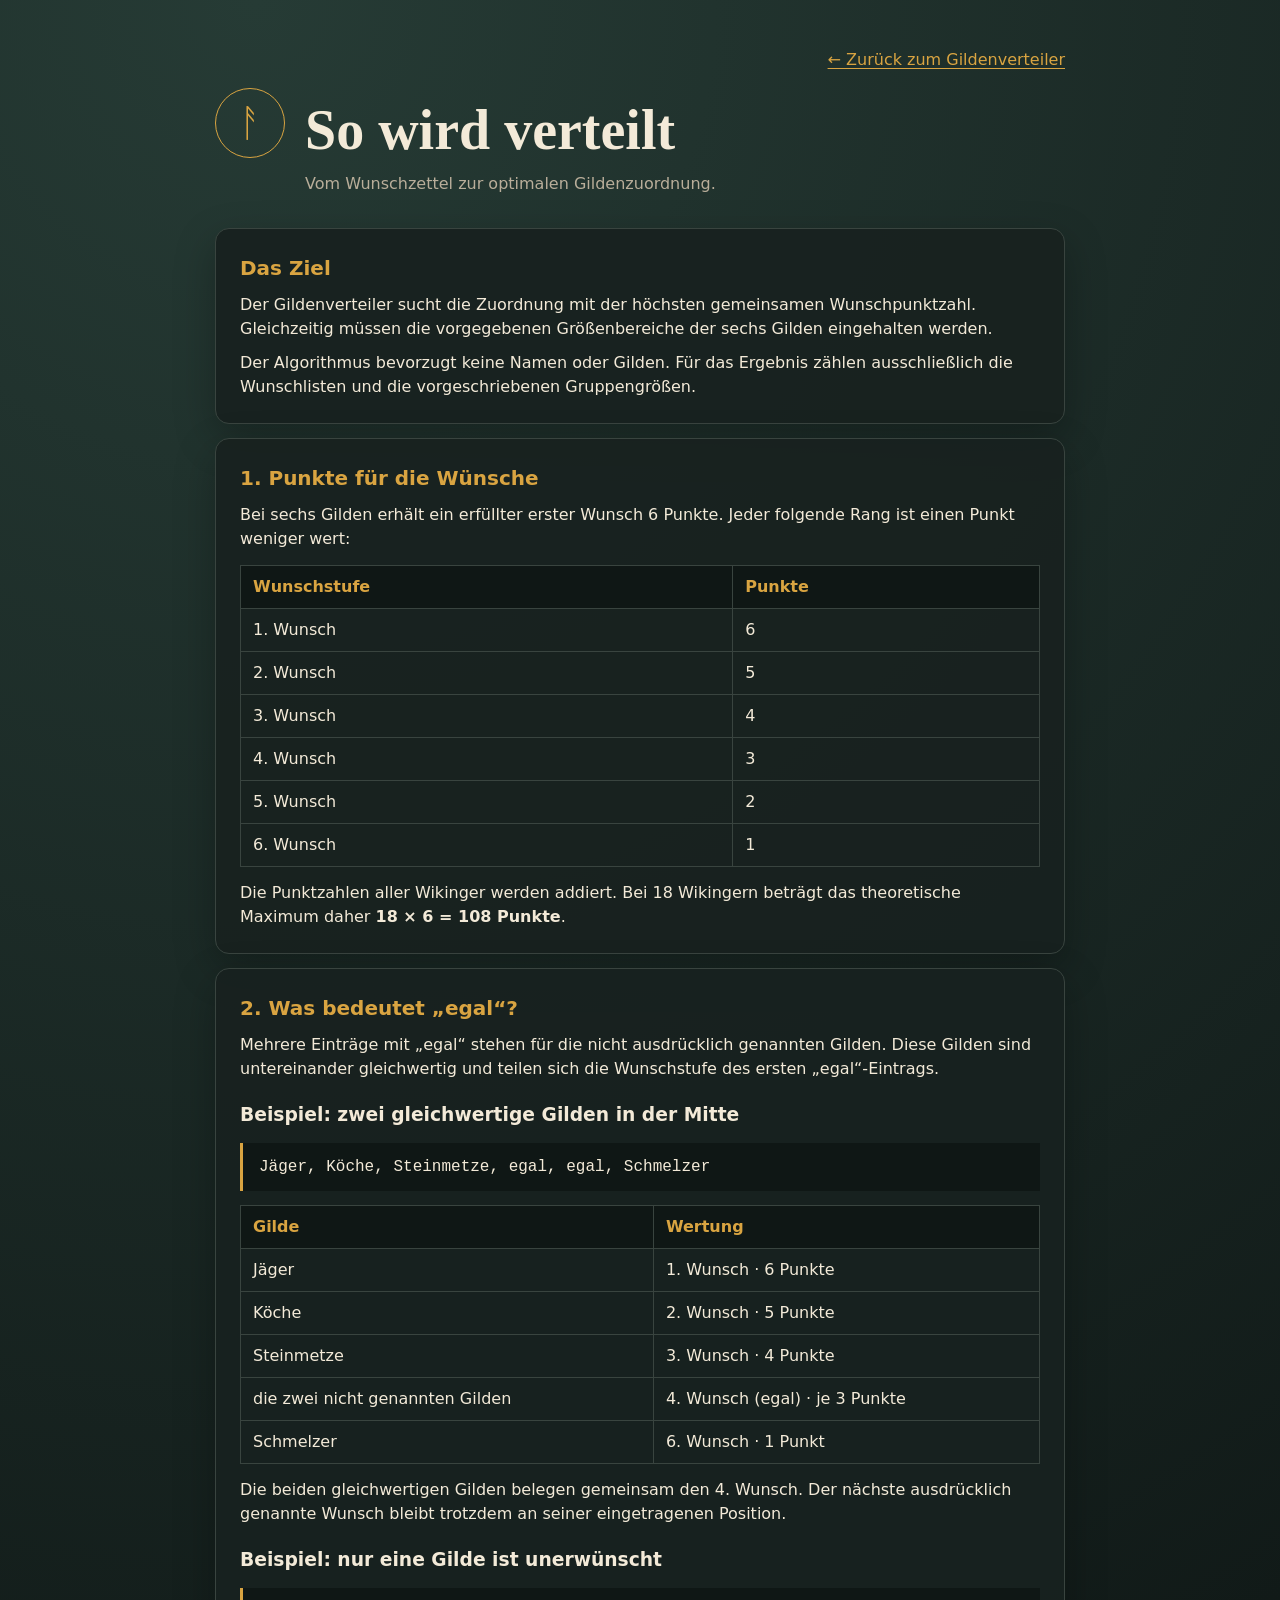
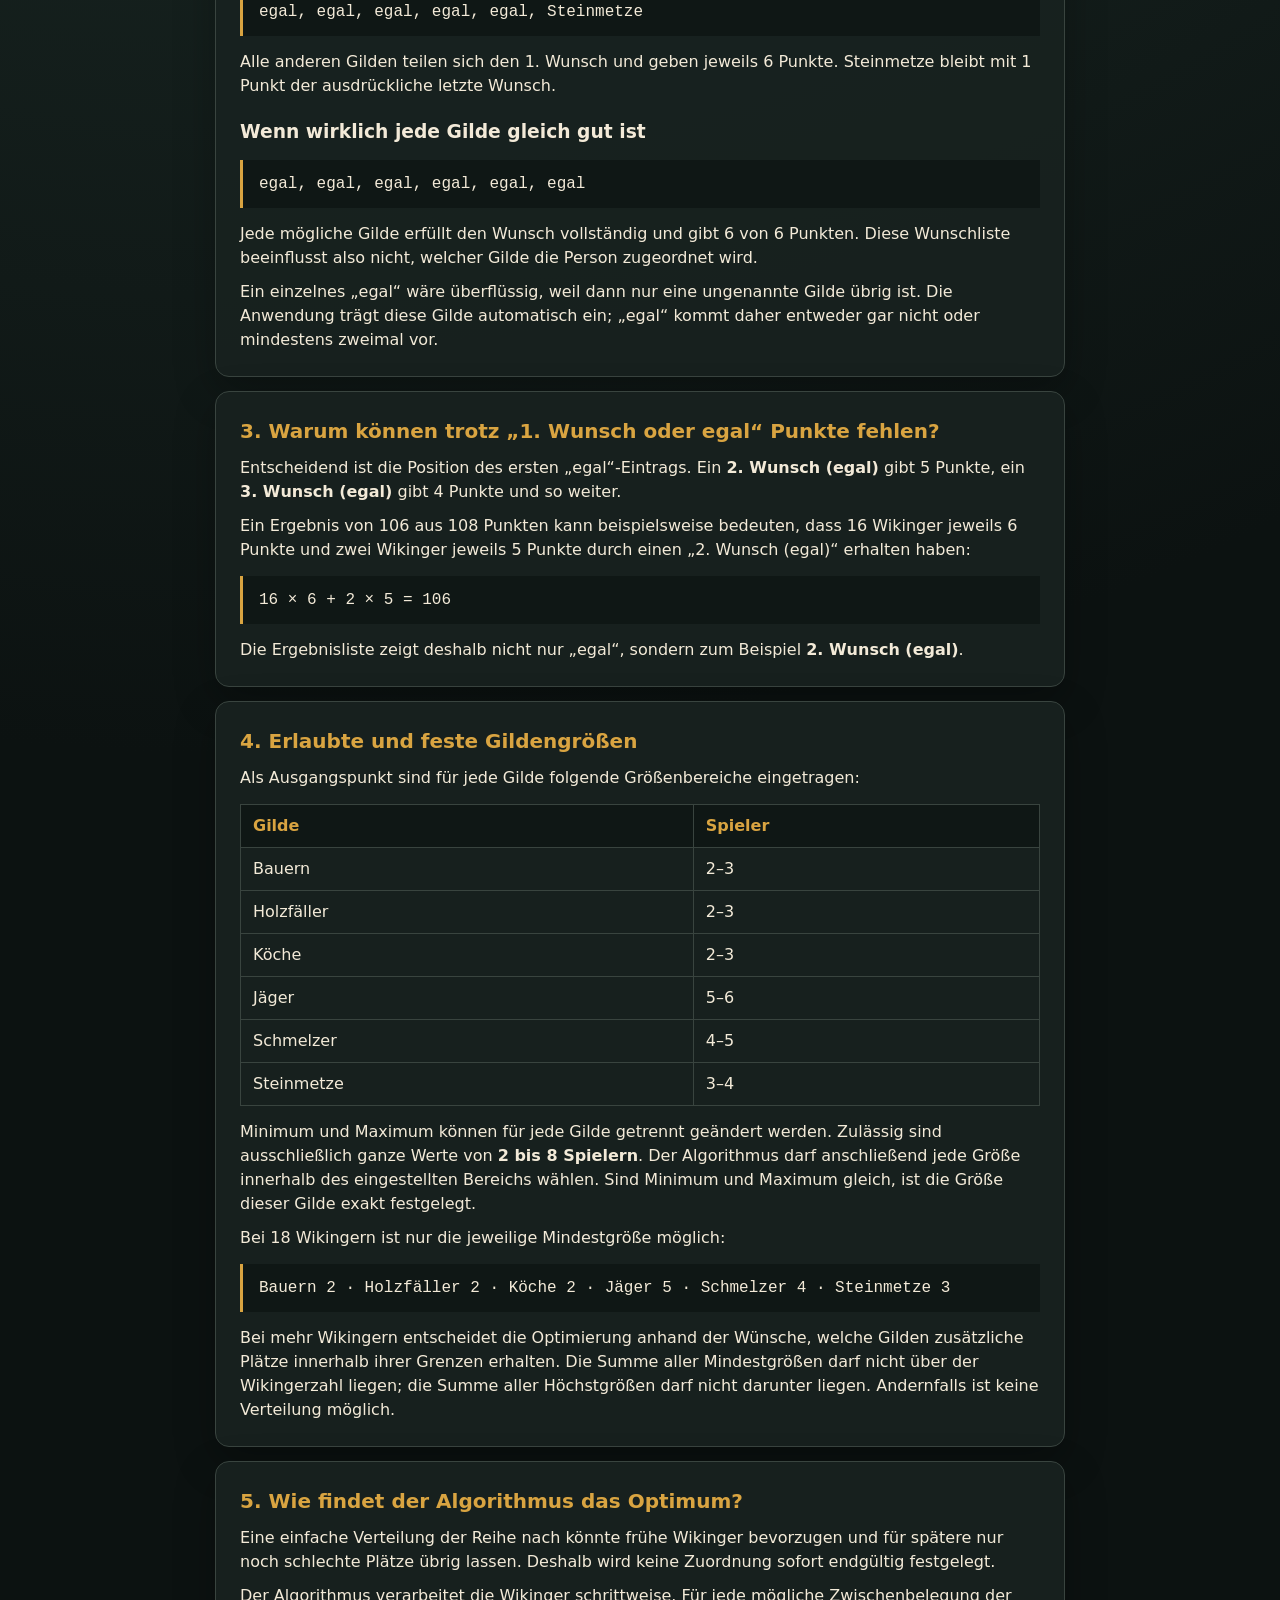
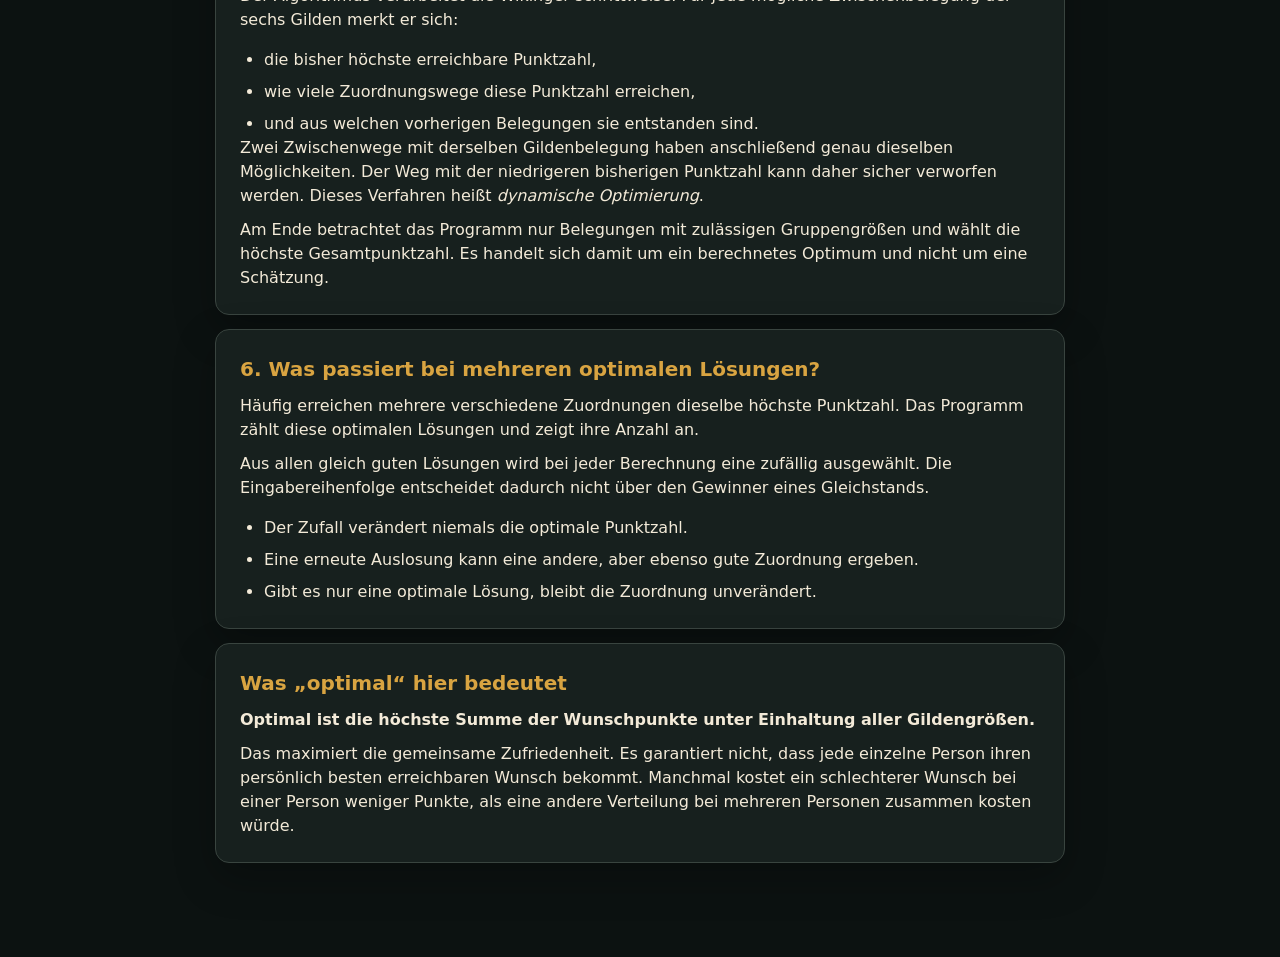
==== static/hilfe.html @ 8c211d9a "Gildenverteiler veröffentlichen" ====
<!doctype html>
<html lang="de">
<head>
  <meta charset="utf-8">
  <meta name="viewport" content="width=device-width, initial-scale=1">
  <title>Hilfe · Gildenverteiler</title>
  <link rel="stylesheet" href="style.css">
</head>
<body>
  <main class="help">
    <nav><a href="index.html">← Zurück zum Gildenverteiler</a></nav>
    <header>
      <span class="rune">ᚨ</span>
      <div><h1>So wird verteilt</h1><p>Vom Wunschzettel zur optimalen Gildenzuordnung.</p></div>
    </header>

    <div class="help-content">
    <section class="panel">
      <h2>Das Ziel</h2>
      <p>Der Gildenverteiler sucht die Zuordnung mit der höchsten gemeinsamen Wunschpunktzahl. Gleichzeitig müssen die vorgegebenen Größenbereiche der sechs Gilden eingehalten werden.</p>
      <p>Der Algorithmus bevorzugt keine Namen oder Gilden. Für das Ergebnis zählen ausschließlich die Wunschlisten und die vorgeschriebenen Gruppengrößen.</p>
    </section>

    <section class="panel">
      <h2>1. Punkte für die Wünsche</h2>
      <p>Bei sechs Gilden erhält ein erfüllter erster Wunsch 6 Punkte. Jeder folgende Rang ist einen Punkt weniger wert:</p>
      <table class="example-table">
        <thead><tr><th>Wunschstufe</th><th>Punkte</th></tr></thead>
        <tbody>
          <tr><td>1. Wunsch</td><td>6</td></tr>
          <tr><td>2. Wunsch</td><td>5</td></tr>
          <tr><td>3. Wunsch</td><td>4</td></tr>
          <tr><td>4. Wunsch</td><td>3</td></tr>
          <tr><td>5. Wunsch</td><td>2</td></tr>
          <tr><td>6. Wunsch</td><td>1</td></tr>
        </tbody>
      </table>
      <p>Die Punktzahlen aller Wikinger werden addiert. Bei 18 Wikingern beträgt das theoretische Maximum daher <strong>18 × 6 = 108 Punkte</strong>.</p>
    </section>

    <section class="panel">
      <h2>2. Was bedeutet „egal“?</h2>
      <p>Mehrere Einträge mit „egal“ stehen für die nicht ausdrücklich genannten Gilden. Diese Gilden sind untereinander gleichwertig und teilen sich die Wunschstufe des ersten „egal“-Eintrags.</p>
      <h3>Beispiel: zwei gleichwertige Gilden in der Mitte</h3>
      <div class="formula">Jäger, Köche, Steinmetze, egal, egal, Schmelzer</div>
      <table class="example-table">
        <thead><tr><th>Gilde</th><th>Wertung</th></tr></thead>
        <tbody>
          <tr><td>Jäger</td><td>1. Wunsch · 6 Punkte</td></tr>
          <tr><td>Köche</td><td>2. Wunsch · 5 Punkte</td></tr>
          <tr><td>Steinmetze</td><td>3. Wunsch · 4 Punkte</td></tr>
          <tr><td>die zwei nicht genannten Gilden</td><td>4. Wunsch (egal) · je 3 Punkte</td></tr>
          <tr><td>Schmelzer</td><td>6. Wunsch · 1 Punkt</td></tr>
        </tbody>
      </table>
      <p>Die beiden gleichwertigen Gilden belegen gemeinsam den 4. Wunsch. Der nächste ausdrücklich genannte Wunsch bleibt trotzdem an seiner eingetragenen Position.</p>

      <h3>Beispiel: nur eine Gilde ist unerwünscht</h3>
      <div class="formula">egal, egal, egal, egal, egal, Steinmetze</div>
      <p>Alle anderen Gilden teilen sich den 1. Wunsch und geben jeweils 6 Punkte. Steinmetze bleibt mit 1 Punkt der ausdrückliche letzte Wunsch.</p>

      <h3>Wenn wirklich jede Gilde gleich gut ist</h3>
      <div class="formula">egal, egal, egal, egal, egal, egal</div>
      <p>Jede mögliche Gilde erfüllt den Wunsch vollständig und gibt 6 von 6 Punkten. Diese Wunschliste beeinflusst also nicht, welcher Gilde die Person zugeordnet wird.</p>

      <p>Ein einzelnes „egal“ wäre überflüssig, weil dann nur eine ungenannte Gilde übrig ist. Die Anwendung trägt diese Gilde automatisch ein; „egal“ kommt daher entweder gar nicht oder mindestens zweimal vor.</p>
    </section>

    <section class="panel">
      <h2>3. Warum können trotz „1. Wunsch oder egal“ Punkte fehlen?</h2>
      <p>Entscheidend ist die Position des ersten „egal“-Eintrags. Ein <strong>2. Wunsch (egal)</strong> gibt 5 Punkte, ein <strong>3. Wunsch (egal)</strong> gibt 4 Punkte und so weiter.</p>
      <p>Ein Ergebnis von 106 aus 108 Punkten kann beispielsweise bedeuten, dass 16 Wikinger jeweils 6 Punkte und zwei Wikinger jeweils 5 Punkte durch einen „2. Wunsch (egal)“ erhalten haben:</p>
      <div class="formula">16 × 6 + 2 × 5 = 106</div>
      <p>Die Ergebnisliste zeigt deshalb nicht nur „egal“, sondern zum Beispiel <strong>2. Wunsch (egal)</strong>.</p>
    </section>

    <section class="panel">
      <h2>4. Erlaubte und feste Gildengrößen</h2>
      <p>Als Ausgangspunkt sind für jede Gilde folgende Größenbereiche eingetragen:</p>
      <table class="example-table">
        <thead><tr><th>Gilde</th><th>Spieler</th></tr></thead>
        <tbody>
          <tr><td>Bauern</td><td>2–3</td></tr>
          <tr><td>Holzfäller</td><td>2–3</td></tr>
          <tr><td>Köche</td><td>2–3</td></tr>
          <tr><td>Jäger</td><td>5–6</td></tr>
          <tr><td>Schmelzer</td><td>4–5</td></tr>
          <tr><td>Steinmetze</td><td>3–4</td></tr>
        </tbody>
      </table>
      <p>Minimum und Maximum können für jede Gilde getrennt geändert werden. Zulässig sind ausschließlich ganze Werte von <strong>2 bis 8 Spielern</strong>. Der Algorithmus darf anschließend jede Größe innerhalb des eingestellten Bereichs wählen. Sind Minimum und Maximum gleich, ist die Größe dieser Gilde exakt festgelegt.</p>
      <p>Bei 18 Wikingern ist nur die jeweilige Mindestgröße möglich:</p>
      <div class="formula">Bauern 2 · Holzfäller 2 · Köche 2 · Jäger 5 · Schmelzer 4 · Steinmetze 3</div>
      <p>Bei mehr Wikingern entscheidet die Optimierung anhand der Wünsche, welche Gilden zusätzliche Plätze innerhalb ihrer Grenzen erhalten. Die Summe aller Mindestgrößen darf nicht über der Wikingerzahl liegen; die Summe aller Höchstgrößen darf nicht darunter liegen. Andernfalls ist keine Verteilung möglich.</p>
    </section>

    <section class="panel">
      <h2>5. Wie findet der Algorithmus das Optimum?</h2>
      <p>Eine einfache Verteilung der Reihe nach könnte frühe Wikinger bevorzugen und für spätere nur noch schlechte Plätze übrig lassen. Deshalb wird keine Zuordnung sofort endgültig festgelegt.</p>
      <p>Der Algorithmus verarbeitet die Wikinger schrittweise. Für jede mögliche Zwischenbelegung der sechs Gilden merkt er sich:</p>
      <ul>
        <li>die bisher höchste erreichbare Punktzahl,</li>
        <li>wie viele Zuordnungswege diese Punktzahl erreichen,</li>
        <li>und aus welchen vorherigen Belegungen sie entstanden sind.</li>
      </ul>
      <p>Zwei Zwischenwege mit derselben Gildenbelegung haben anschließend genau dieselben Möglichkeiten. Der Weg mit der niedrigeren bisherigen Punktzahl kann daher sicher verworfen werden. Dieses Verfahren heißt <em>dynamische Optimierung</em>.</p>
      <p>Am Ende betrachtet das Programm nur Belegungen mit zulässigen Gruppengrößen und wählt die höchste Gesamtpunktzahl. Es handelt sich damit um ein berechnetes Optimum und nicht um eine Schätzung.</p>
    </section>

    <section class="panel">
      <h2>6. Was passiert bei mehreren optimalen Lösungen?</h2>
      <p>Häufig erreichen mehrere verschiedene Zuordnungen dieselbe höchste Punktzahl. Das Programm zählt diese optimalen Lösungen und zeigt ihre Anzahl an.</p>
      <p>Aus allen gleich guten Lösungen wird bei jeder Berechnung eine zufällig ausgewählt. Die Eingabereihenfolge entscheidet dadurch nicht über den Gewinner eines Gleichstands.</p>
      <ul>
        <li>Der Zufall verändert niemals die optimale Punktzahl.</li>
        <li>Eine erneute Auslosung kann eine andere, aber ebenso gute Zuordnung ergeben.</li>
        <li>Gibt es nur eine optimale Lösung, bleibt die Zuordnung unverändert.</li>
      </ul>
    </section>

    <section class="panel">
      <h2>Was „optimal“ hier bedeutet</h2>
      <p><strong>Optimal ist die höchste Summe der Wunschpunkte unter Einhaltung aller Gildengrößen.</strong></p>
      <p>Das maximiert die gemeinsame Zufriedenheit. Es garantiert nicht, dass jede einzelne Person ihren persönlich besten erreichbaren Wunsch bekommt. Manchmal kostet ein schlechterer Wunsch bei einer Person weniger Punkte, als eine andere Verteilung bei mehreren Personen zusammen kosten würde.</p>
    </section>

    </div>

  </main>
</body>
</html>
---- static/style.css ----
:root { color-scheme: dark; --ink:#f3ead8; --muted:#b9ae9a; --gold:#d9a441; --panel:#18211f; --line:#39443f; }
* { box-sizing: border-box; }
body { margin:0; min-height:100vh; font:16px/1.5 system-ui,sans-serif; color:var(--ink); background:radial-gradient(circle at 20% 0,#263b35,#0c1211 55%); }
main { width:min(var(--page-max,1100px),96vw); margin:0 auto; padding:48px 0 80px; transition:width .2s ease; }
nav { display:flex; justify-content:flex-end; align-items:center; gap:14px; margin-bottom:16px; }
nav a,.text-link { color:var(--gold); text-underline-offset:3px; }
header { display:flex; align-items:center; gap:20px; margin-bottom:32px; }
.rune { display:grid; place-items:center; width:70px; height:70px; border:1px solid var(--gold); border-radius:50%; color:var(--gold); font-size:38px; }
h1,h2,h3,p { margin:0; } h1 { font-family:Georgia,serif; font-size:clamp(2rem,5vw,3.5rem); } h2 { font-size:1.25rem; } header p,.section-heading p { color:var(--muted); }
.panel,.result { margin:18px 0; padding:24px; border:1px solid var(--line); border-radius:14px; background:rgba(24,33,31,.94); box-shadow:0 15px 40px #0004; }
.config-bar { display:grid; grid-template-columns:auto minmax(0,1fr); align-items:center; gap:12px 16px; margin:18px 0; padding:16px 20px; border:1px solid var(--line); border-radius:12px; background:rgba(15,23,21,.9); }
.config-bar small { display:block; color:var(--muted); }
.config-actions { display:grid; grid-template-columns:minmax(160px,1fr) auto minmax(160px,1fr) auto auto; gap:10px; }
#config-status { grid-column:1/-1; min-height:24px; color:var(--muted); }
#config-status.error { color:#ff9e8c; }
#size-status { min-height:24px; margin-top:12px; color:var(--muted); }
#size-status.error { color:#ff9e8c; }
.section-heading { display:flex; justify-content:space-between; gap:16px; align-items:center; margin-bottom:18px; }
button,input,select { font:inherit; } button { cursor:pointer; border:1px solid var(--gold); border-radius:8px; padding:9px 14px; color:var(--ink); background:transparent; }
button:disabled { opacity:.4; cursor:not-allowed; } button:hover:not(:disabled) { background:#d9a44122; }
.fields { display:grid; grid-template-columns:repeat(6,minmax(0,1fr)); gap:10px; }
.guild-field { display:grid; grid-template-columns:repeat(2,minmax(0,1fr)); gap:7px; align-items:end; min-width:0; padding:12px; border:1px solid var(--line); border-radius:9px; background:#0f1715; }
.guild-name { grid-column:1/-1; }
.guild-size-field span { display:block; color:var(--muted); font-size:.75rem; }
input,select { min-width:0; width:100%; border:1px solid var(--line); border-radius:7px; padding:10px; color:var(--ink); background:#0f1715; }
.viking { display:grid; grid-template-columns:minmax(150px,1.2fr) 5fr auto; gap:12px; align-items:end; padding:12px 0; border-top:1px solid var(--line); }
.ranking { display:grid; grid-template-columns:repeat(auto-fit,minmax(110px,1fr)); gap:8px; }
.rank label { display:block; color:var(--muted); font-size:.75rem; }
.remove { border-color:#73534d; color:#dfaaa0; }
.primary { width:100%; padding:15px; background:var(--gold); color:#17120b; font-weight:750; font-size:1.05rem; }
.primary:hover:not(:disabled) { background:#efb94f; }
#error { min-height:24px; margin-top:10px; color:#ff9e8c; text-align:center; }
.summary { color:var(--muted); margin-bottom:20px; }
.group-grid { display:grid; grid-template-columns:repeat(auto-fit,minmax(210px,1fr)); gap:14px; }
.group { padding:16px; border-radius:10px; background:#0f1715; border-top:3px solid var(--gold); }
.group ul { padding-left:20px; margin-bottom:0; } .group small { color:var(--muted); }
.help { width:min(850px,92vw); }
.help header { align-items:flex-start; }
.help .panel { margin:14px 0; }
.help h2 { margin-bottom:10px; color:var(--gold); }
.help h3 { margin:20px 0 6px; }
.help p + p { margin-top:10px; }
.help ol,.help ul { margin-bottom:0; padding-left:24px; }
.help li + li { margin-top:8px; }
.example-table { width:100%; margin:14px 0; border-collapse:collapse; }
.example-table th,.example-table td { padding:9px 12px; border:1px solid var(--line); text-align:left; }
.example-table th { color:var(--gold); background:#0f1715; }
.formula { margin:14px 0; padding:12px 16px; border-left:3px solid var(--gold); background:#0f1715; font-family:monospace; }
.note { color:var(--muted); }
.login-page { display:grid; place-items:center; min-height:100vh; padding:24px; }
.login-panel { width:min(430px,100%); text-align:center; }
.login-panel .rune { margin:0 auto 16px; }
.login-panel h1 { font-size:clamp(1.75rem,8vw,2.6rem); overflow-wrap:anywhere; }
.login-panel > p { margin:8px 0 20px; color:var(--muted); }
.login-panel form { display:grid; gap:12px; text-align:left; }
.login-panel #login-error { min-height:24px; margin:12px 0 0; color:#ff9e8c; }
@media (min-width:1400px) {
  .help { width:min(2100px,96vw); padding:22px 0; font-size:.9rem; line-height:1.35; }
  .help-content { columns:3; column-gap:12px; }
  .help nav { margin-bottom:0; }
  .help header { margin-bottom:2px; }
  .help header .rune { width:58px; height:58px; font-size:32px; }
  .help header h1 { font-size:2.25rem; }
  .help .panel { display:inline-block; width:100%; margin:0 0 12px; padding:14px 16px; break-inside:avoid; box-shadow:0 8px 24px #0003; }
  .help h2 { margin-bottom:6px; font-size:1.08rem; }
  .help h3 { margin:10px 0 4px; font-size:.98rem; }
  .help p + p { margin-top:6px; }
  .help ol,.help ul { margin-top:6px; padding-left:20px; }
  .help li + li { margin-top:3px; }
  .help .example-table { margin:8px 0; }
  .help .example-table th,.help .example-table td { padding:4px 7px; }
  .help .formula { margin:7px 0; padding:7px 10px; }
}
@media (max-width:800px) { .config-bar { grid-template-columns:1fr; align-items:stretch; } .config-actions { grid-template-columns:1fr auto; } .fields { grid-template-columns:1fr; } .viking { grid-template-columns:1fr auto; } .ranking { grid-column:1/-1; grid-row:2; } .section-heading { align-items:flex-start; } }
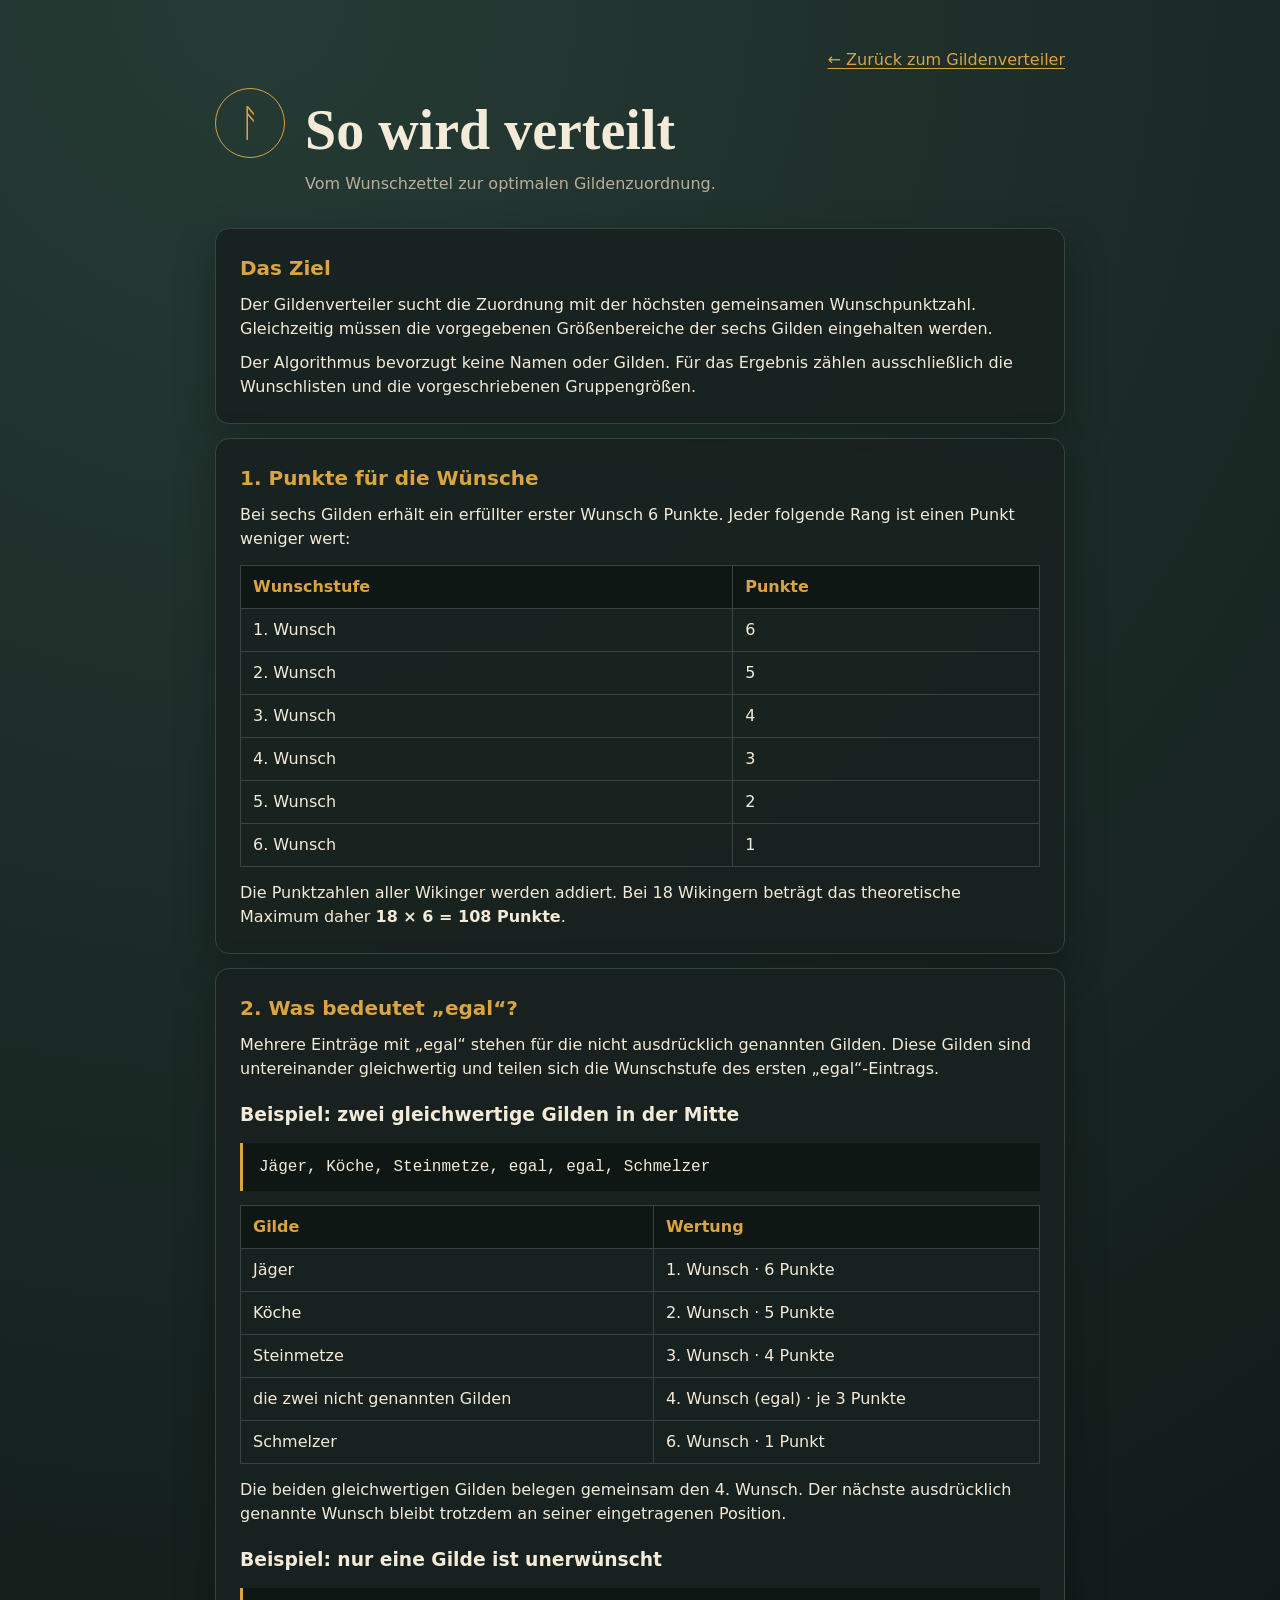
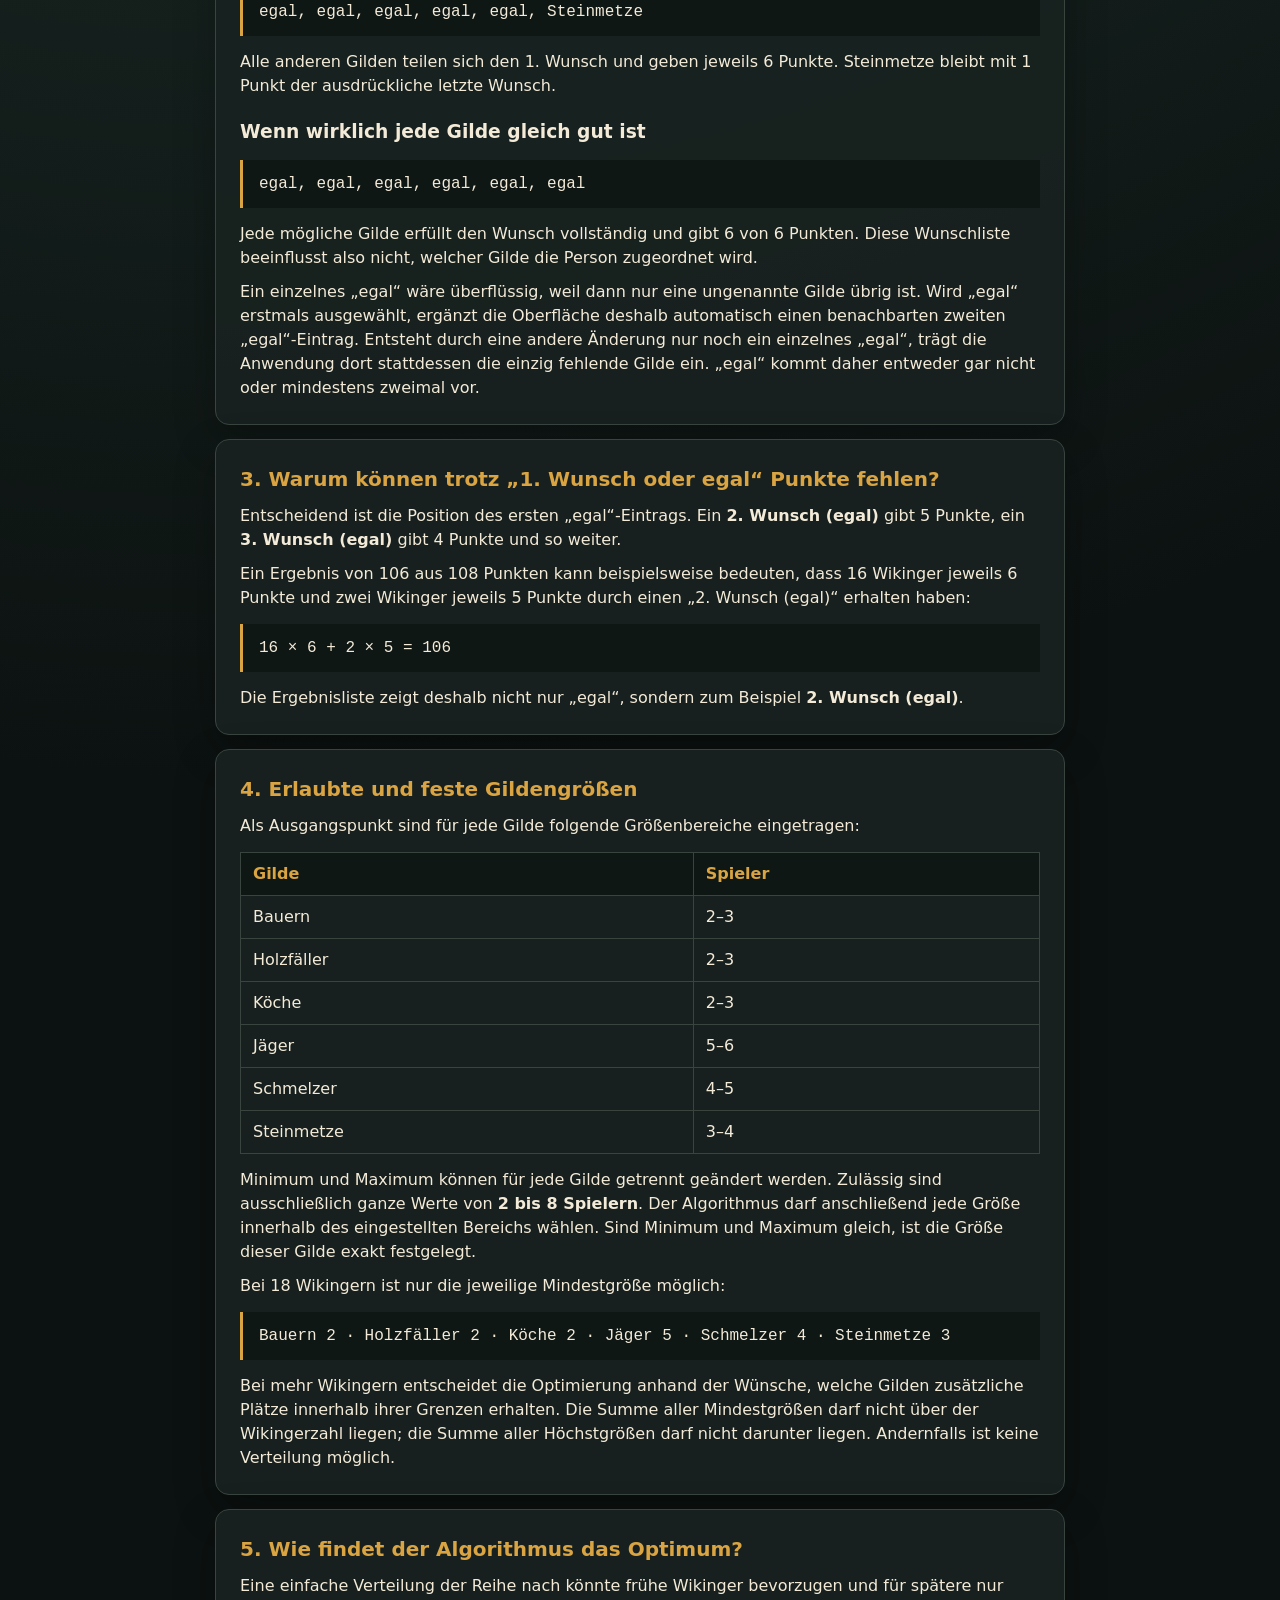
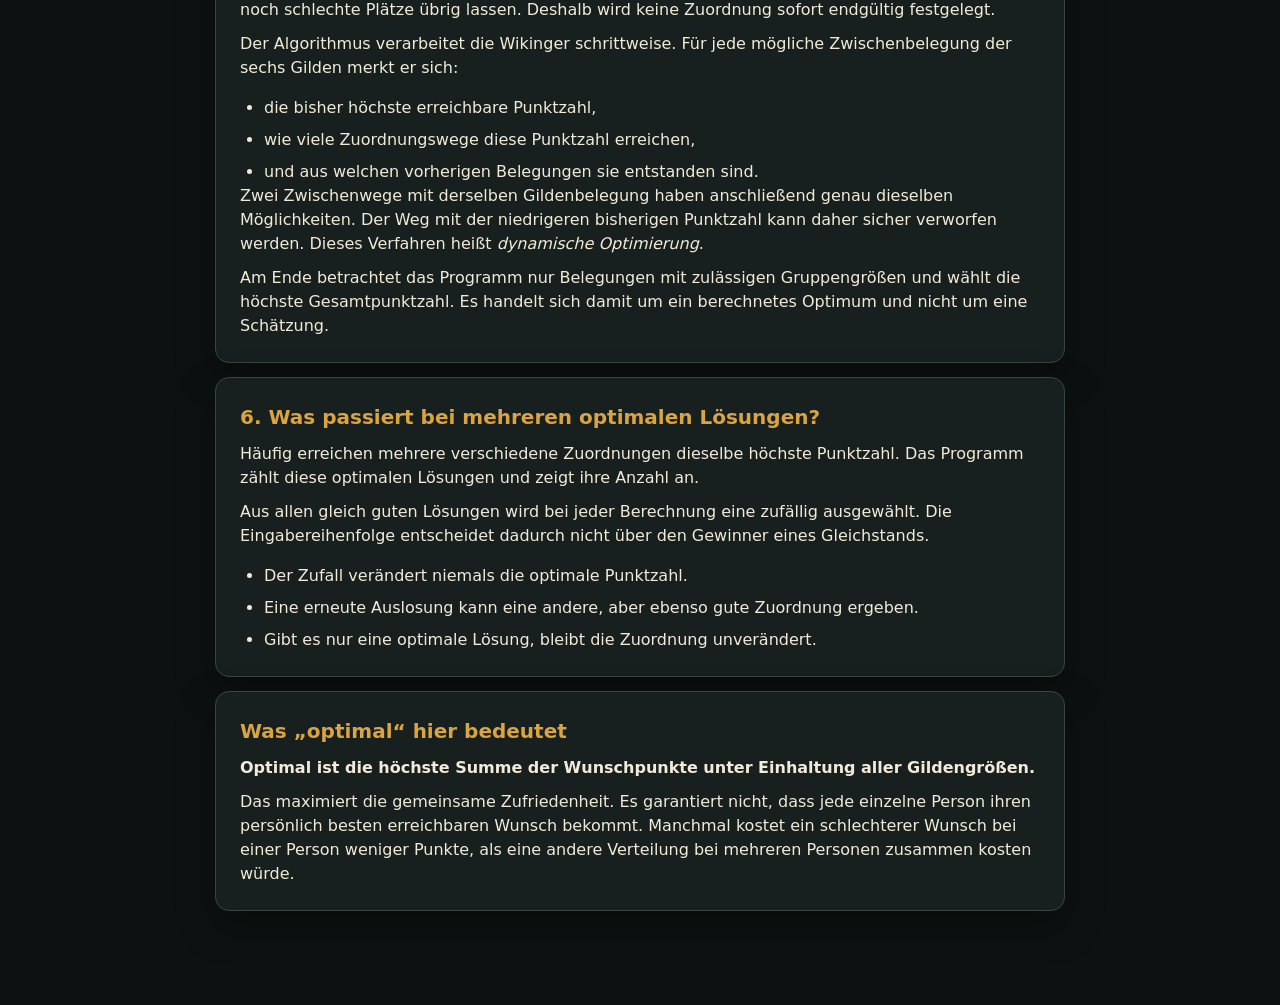
==== commit 4afac33b: "fixed a bug that prevented the selection of the 'egal' setting under certain circumstances" ====
--- a/static/hilfe.html
+++ b/static/hilfe.html
@@ -63,7 +63,7 @@
       <div class="formula">egal, egal, egal, egal, egal, egal</div>
       <p>Jede mögliche Gilde erfüllt den Wunsch vollständig und gibt 6 von 6 Punkten. Diese Wunschliste beeinflusst also nicht, welcher Gilde die Person zugeordnet wird.</p>
 
-      <p>Ein einzelnes „egal“ wäre überflüssig, weil dann nur eine ungenannte Gilde übrig ist. Die Anwendung trägt diese Gilde automatisch ein; „egal“ kommt daher entweder gar nicht oder mindestens zweimal vor.</p>
+      <p>Ein einzelnes „egal“ wäre überflüssig, weil dann nur eine ungenannte Gilde übrig ist. Wird „egal“ erstmals ausgewählt, ergänzt die Oberfläche deshalb automatisch einen benachbarten zweiten „egal“-Eintrag. Entsteht durch eine andere Änderung nur noch ein einzelnes „egal“, trägt die Anwendung dort stattdessen die einzig fehlende Gilde ein. „egal“ kommt daher entweder gar nicht oder mindestens zweimal vor.</p>
     </section>
 
     <section class="panel">
